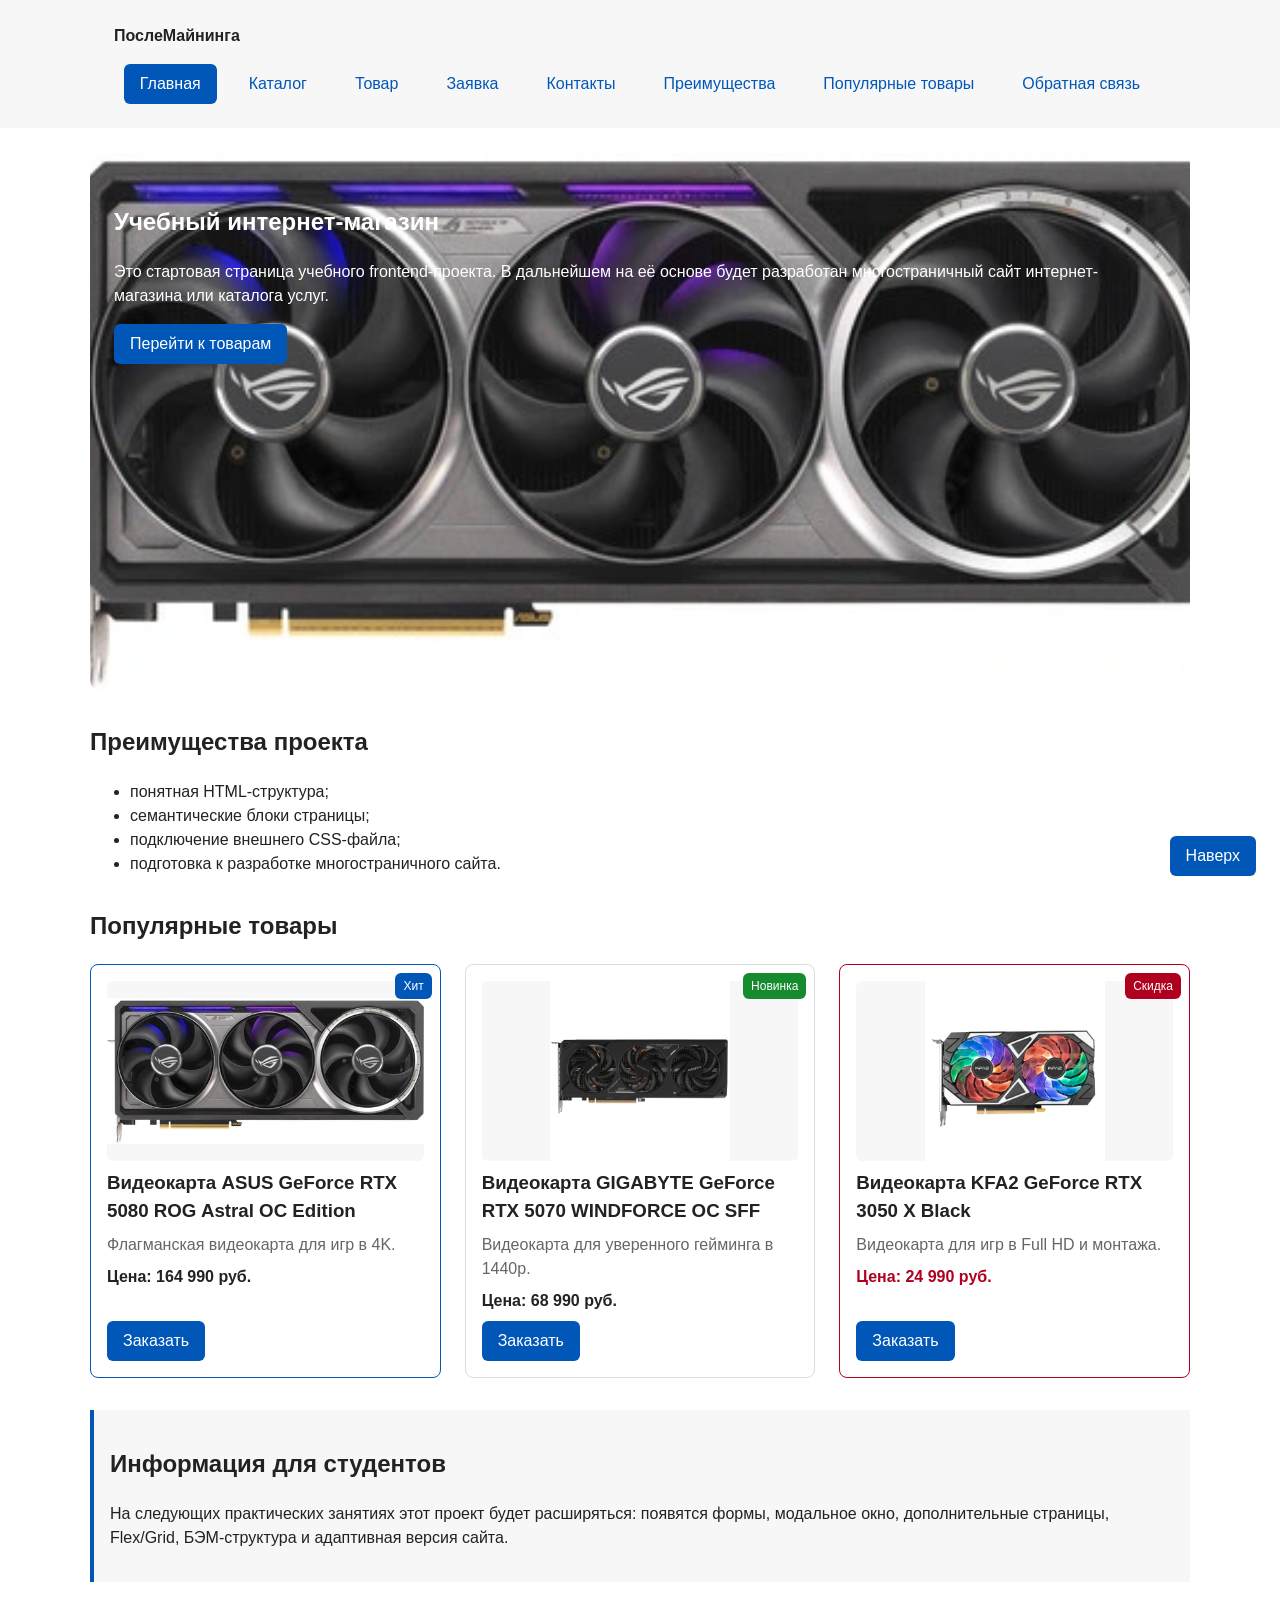
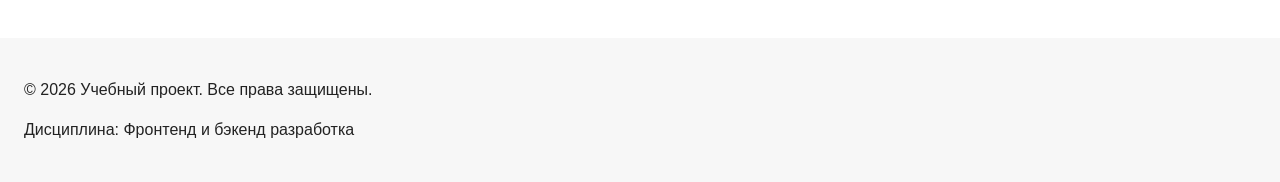
==== index.html @ 54bf80a6 "chore: перенос проекта КР №1 как основы для КР №3" ====
<!DOCTYPE html>
<html lang="ru">
    <head>
        <meta charset="UTF-8">
        <meta name="viewport" content="width=device-width, initial-scale=1.0">
        <meta name="description" content="Главная страница учебного интернет-магазина.">
        <title>Главная — Учебный интернет-магазин</title>
        <link rel="stylesheet" href="css/style.css">
        <script src="js/main.js" defer></script>
    </head>
    <body id="top">
        <header class="site-header">
            <div class="site-header__inner">
                <a class="site-header__logo" href="index.html">ПослеМайнинга</a>
                <nav class="site-nav" aria-label="Основная навигация">
                    <ul class="site-nav__list">
                        <li class="site-nav__item">
                            <a class="site-nav__link site-nav__link--active" href="index.html">Главная</a>
                        </li>
                        <li class="site-nav__item">
                            <a class="site-nav__link" href="catalog.html">Каталог</a>
                        </li>
                        <li class="site-nav__item">
                            <a class="site-nav__link" href="product.html">Товар</a>
                        </li>
                        <li class="site-nav__item">
                            <a class="site-nav__link" href="order.html">Заявка</a>
                        </li>
                        <li class="site-nav__item">
                            <a class="site-nav__link" href="contacts.html">Контакты</a>
                        </li>
                        <li class="site-nav__item">
                            <a class="site-nav__link" href="index.html#advantages">Преимущества</a>
                        </li>
                        <li class="site-nav__item">
                            <a class="site-nav__link" href="index.html#popular">Популярные товары</a>
                        </li>
                        <li class="site-nav__item">
                            <a class="site-nav__link" href="index.html#contacts">Обратная связь</a>
                        </li>
                    </ul>
                </nav>
            </div>
        </header>

        

        <main>

            <!-- Основное содержимое страницы -->
            <section class="hero">
                <h1>Учебный интернет-магазин</h1>
                <p>
                    Это стартовая страница учебного frontend-проекта.
                    В дальнейшем на её основе будет разработан многостраничный сайт
                    интернет-магазина или каталога услуг.
                </p>
                <a class="button button--primary" href="#popular">Перейти к товарам</a>
            </section>

            <section class="section" id="advantages">
            <h2>Преимущества проекта</h2>
                <ul class="advantages-list">
                    <li>понятная HTML-структура;</li>
                    <li>семантические блоки страницы;</li>
                    <li>подключение внешнего CSS-файла;</li>
                    <li>подготовка к разработке многостраничного сайта.</li>
                </ul>
            </section>

            <section class="section" id="popular">
                <h2>Популярные товары</h2>

                <div class="products-grid">
                    <article class="product-card product-card--featured">
                        <img class="product-card__image" src="images/Видеокарта ASUS GeForce RTX 5080 ROG Astral OC Edition.webp" alt="Видеокарта ASUS GeForce RTX 5080 ROG Astral OC Edition" loading="lazy">
                        <span class="product-card__badge">Хит</span>
                        <h3 class="product-card__title">Видеокарта ASUS GeForce RTX 5080 ROG Astral OC Edition</h3>
                        <p class="product-card__description">Флагманская видеокарта для игр в 4K.</p>
                        <p class="product-card__price">Цена: 164 990 руб.</p>
                        <button class="button button--primary product-card__button" type="button" data-product="Видеокарта ASUS GeForce RTX 5080 ROG Astral OC Edition">
                            Заказать
                        </button>
                    </article>

                    <article class="product-card">
                        <img class="product-card__image" src="images/Видеокарта GIGABYTE GeForce RTX 5070 WINDFORCE OC SFF.webp" alt="Видеокарта GIGABYTE GeForce RTX 5070 WINDFORCE OC SFF" loading="lazy">
                        <span class="product-card__badge product-card__badge--new">Новинка</span>
                        <h3 class="product-card__title">Видеокарта GIGABYTE GeForce RTX 5070 WINDFORCE OC SFF</h3>
                        <p class="product-card__description">Видеокарта для уверенного гейминга в 1440p.</p>
                        <p class="product-card__price">Цена: 68 990 руб.</p>
                        <button class="button button--primary product-card__button" type="button" data-product="Видеокарта GIGABYTE GeForce RTX 5070 WINDFORCE OC SFF">
                            Заказать
                        </button>
                    </article>

                    <article class="product-card product-card--discount">
                        <img class="product-card__image" src="images/Видеокарта KFA2 GeForce RTX 3050 X Black.webp" alt="Видеокарта KFA2 GeForce RTX 3050 X Black" loading="lazy">
                        <span class="product-card__badge product-card__badge--discount">Скидка</span>
                        <h3 class="product-card__title">Видеокарта KFA2 GeForce RTX 3050 X Black</h3>
                        <p class="product-card__description">Видеокарта для игр в Full HD и монтажа.</p>
                        <p class="product-card__price">Цена: 24 990 руб.</p>
                        <button class="button button--primary product-card__button" type="button" data-product="Видеокарта KFA2 GeForce RTX 3050 X Black">
                            Заказать
                        </button>
                    </article>
                </div>
            </section>

            <aside class="aside-info">
                <h2>Информация для студентов</h2>
                <p>
                    На следующих практических занятиях этот проект будет расширяться:
                    появятся формы, модальное окно, дополнительные страницы, Flex/Grid,
                    БЭМ-структура и адаптивная версия сайта.
                </p>
            </aside>

        </main>

        <footer class="site-footer" id="contacts">
            <p>&copy; 2026 Учебный проект. Все права защищены.</p>
            <p>Дисциплина: Фронтенд и бэкенд разработка</p>
        </footer>

        <dialog class="order-dialog" id="order-dialog" aria-labelledby="order-dialog-title">
            <h2 class="order-dialog__title" id="order-dialog-title">Оформление заявки</h2>

            <form class="order-form" id="order-form" action="#" method="post" novalidate>
                <input id="selected-product" name="selected-product" type="hidden">

                <div class="order-form__field">
                <label class="order-form__label" for="order-name">Имя</label>
                <input
                    class="order-form__input"
                    id="order-name"
                    name="name"
                    type="text"
                    placeholder="Введите ваше имя"
                    minlength="2"
                    autocomplete="given-name"
                    required
                >
                </div>

                <div class="order-form__field">
                <label class="order-form__label" for="order-email">E-mail</label>
                <input
                    class="order-form__input"
                    id="order-email"
                    name="email"
                    type="email"
                    placeholder="example@mail.ru"
                    autocomplete="email"
                    required
                >
                </div>

                <div class="order-form__field">
                <label class="order-form__label" for="order-phone">Телефон</label>
                <input
                    class="order-form__input"
                    id="order-phone"
                    name="phone"
                    type="tel"
                    inputmode="tel"
                    placeholder="+7 (900) 000-00-00"
                    pattern="^\+7 \(\d{3}\) \d{3}-\d{2}-\d{2}$"
                    required
                >
                <small class="order-form__hint">Формат: +7 (900) 000-00-00</small>
                </div>

                <div class="order-form__field">
                <label class="order-form__label" for="order-date">Дата связи</label>
                <input
                    class="order-form__input"
                    id="order-date"
                    name="date"
                    type="date"
                >
                </div>

                <div class="order-form__field">
                <label class="order-form__label" for="order-topic">Тема заявки</label>
                <select class="order-form__select" id="order-topic" name="topic" required>
                    <option value="">Выберите тему</option>
                    <option value="product">Заказ товара</option>
                    <option value="consultation">Консультация</option>
                    <option value="delivery">Доставка</option>
                </select>
                </div>

                <div class="order-form__field">
                <label class="order-form__label" for="order-comment">Комментарий</label>
                <textarea
                    class="order-form__textarea"
                    id="order-comment"
                    name="comment"
                    rows="4"
                    placeholder="Укажите дополнительную информацию"
                ></textarea>
                </div>

                <div class="order-form__field order-form__field--checkbox">
                    <label class="order-form__label">
                        <input
                        class="order-form__input"
                        id="order-agreement"
                        name="agreement"
                        type="checkbox"
                        required
                        >
                        Я согласен на обработку данных
                </label>
                </div>
                <div class="order-form__actions">
                    <button class="button button--secondary" type="button" id="close-order-dialog">Закрыть</button>
                    <button class="button button--primary" type="submit">Отправить заявку</button>
                </div>
            </form>
        </dialog>

        <a class="scroll-up" href="#top">Наверх</a>

    </body>
</html>
---- css/style.css ----
/* ===============================
   1. Переменные проекта
   =============================== */

:root {
  /* Основные цвета проекта */
  --color-bg: #ffffff;
  --color-text: #222222;
  --color-muted: #666666;
  --color-primary: #0057b8;
  --color-primary-dark: #003f86;
  --color-border: #dddddd;
  --color-surface: #f7f7f7;
  --color-surface-accent: #eef5ff;
  --color-danger: #b00020;
  --color-success: #168a2f;
  --color-success-bg: #eefaf0;
  --color-white: #ffffff;

  /* Отступы */
  --space-xs: 4px;
  --space-sm: 8px;
  --space-md: 16px;
  --space-lg: 24px;
  --space-xl: 32px;

  /* Скругления */
  --radius-sm: 6px;
  --radius-md: 8px;
  --radius-lg: 12px;

  /* Размеры */
  --container-width: 1100px;
}

/* ===============================
   2. Базовые стили
   =============================== */

* {
  box-sizing: border-box;
}

html {
  scroll-behavior: smooth;
}

body {
  margin: 0;
  font-family: Arial, sans-serif;
  line-height: 1.5;
  color: var(--color-text);
  background-color: var(--color-bg);
}


/* ===============================
   3. Общие элементы интерфейса
   =============================== */

a {
  color: var(--color-primary);
}

a:hover {
  color: var(--color-primary-dark);
}

a:focus-visible {
  outline: 2px solid var(--color-primary);
  outline-offset: 3px;
}


main {
  padding: var(--space-lg);
}


/* ===============================
   4. Компоненты страницы
   =============================== */

.site-header {
  background-color: var(--color-surface);
}

.site-header__inner {
  max-width: var(--container-width);
  margin: 0 auto;
  padding: var(--space-lg);
}

.site-header__logo {
  font-weight: 700;
  color: var(--color-text);
  text-decoration: none;
}

/*
  Строим меню навигации с помощью Flexbox: выравниваем
  пункты по центру и задаём расстояние между ними через gap.
*/
.site-nav__list {
  display: flex;
  flex-wrap: wrap;
  justify-content: center;
  align-items: center;
  gap: var(--space-md);
  padding: 0;
  margin: var(--space-md) 0 0;
  list-style: none;
}

/*
  Оформляем ссылки меню как кнопки.
*/
.site-nav__link {
  display: inline-block;
  padding: var(--space-sm) var(--space-md);
  color: var(--color-primary);
  text-decoration: none;
  border-radius: var(--radius-sm);
}

/*
  При наведении мыши подсвечиваем ссылку меню.
  Подробно состояния интерфейса будут рассмотрены в практической работе 1.7.
*/
.site-nav__link:hover {
  color: var(--color-white);
  background-color: var(--color-primary);
}

.site-nav__link:focus-visible {
  outline: 2px solid var(--color-primary);
  outline-offset: 3px;
}

/*
  Модификатор активной ссылки — текущий раздел сайта.
*/
.site-nav__link--active {
  color: var(--color-white);
  background-color: var(--color-primary);
}


.site-footer {
  padding: var(--space-lg);
  background-color: var(--color-surface);
}

.button {
  display: inline-block;
  padding: var(--space-sm) var(--space-md);
  border: none;
  border-radius: var(--radius-sm);
  font: inherit;
  text-decoration: none;
  cursor: pointer;
}

.button--primary {
  color: var(--color-white);
  background-color: var(--color-primary);
}

.button--primary:hover {
  background-color: var(--color-primary-dark);
}

.button--secondary {
  color: var(--color-primary);
  background-color: transparent;
  border: 1px solid var(--color-primary);
}

.button--secondary:hover {
  color: var(--color-white);
  background-color: var(--color-primary);
}

.button:focus-visible {
  outline: 2px solid var(--color-primary);
  outline-offset: 3px;
}

.button:disabled,
.button--disabled {
  opacity: 0.6;
  cursor: not-allowed;
}
.hero {
  max-width: var(--container-width);
  min-height: 60vh;
  color: white;
  margin: 0 auto var(--space-xl);
  padding: var(--space-xl) var(--space-lg);
  background-color: var(--color-surface-accent);
  background-image:
    url("../images/Видеокарта ASUS GeForce RTX 5080 ROG Astral OC Edition.webp");
  background-repeat: no-repeat;
  background-position: center;
  background-size: cover;
  border-radius: var(--radius-lg);
  background-color: #fff;

}

.section {
  max-width: var(--container-width);
  margin: 0 auto var(--space-xl);
}

.breadcrumbs {
  max-width: var(--container-width);
  margin: 0 auto var(--space-md);
  font-size: 14px;
  color: var(--color-muted);
}

.breadcrumbs__link {
  color: var(--color-primary);
}

.breadcrumbs__current::before {
  content: " / ";
  color: var(--color-muted);
}

:target {
  outline: 2px dashed var(--color-primary);
  outline-offset: 4px;
}

.section h2 {
  margin-top: 0;
}

/*
  Каркас страницы каталога на CSS Grid: слева блок фильтров,
  справа сетка товаров. Расположение областей задаём через
  grid-template-areas.
*/
.catalog-layout {
  display: grid;
  grid-template-columns: 260px 1fr;
  grid-template-areas:
    "filters products";
  gap: var(--space-lg);
  max-width: var(--container-width);
  margin: 0 auto var(--space-xl);
}

.catalog-filters {
  grid-area: filters;
  position: sticky;
  top: var(--space-md);
  align-self: start;
  padding: var(--space-md);
  border: 1px solid var(--color-border);
  border-radius: var(--radius-md);
  background-color: var(--color-surface);
}

.catalog-filters h2 {
  margin-top: 0;
}

.catalog-products {
  grid-area: products;
}

.filters-form {
  display: grid;
  gap: var(--space-md);
}

.filters-form fieldset {
  margin: 0;
  padding: var(--space-sm) var(--space-sm) var(--space-md);
  border: 1px solid var(--color-border);
  border-radius: var(--radius-sm);
}

.filters-form legend {
  font-weight: 700;
}

.filters-form label {
  display: block;
  margin-bottom: var(--space-sm);
}

.filters-form input[type="number"] {
  width: 100%;
  padding: 6px 8px;
  border: 1px solid var(--color-border);
  border-radius: var(--radius-sm);
  font: inherit;
}

/*
  Сетка карточек товаров на CSS Grid: три колонки равной ширины.
*/
.products-grid {
  display: grid;
  grid-template-columns: repeat(3, 1fr);
  gap: var(--space-lg);
}

/*
  Внутри карточки используем Flexbox: колонка растягивается
  на всю высоту, кнопка прижимается к нижнему краю.
*/
.product-card {
  position: relative;
  display: flex;
  flex-direction: column;
  gap: var(--space-sm);
  padding: var(--space-md);
  border: 1px solid var(--color-border);
  border-radius: var(--radius-md);
  background-color: var(--color-bg);
}

.product-card:hover {
  border-color: var(--color-primary);
}

.product-card--featured {
  border-color: var(--color-primary);
}

.product-card--discount {
  border-color: var(--color-danger);
}

/*
  Бейдж карточки позиционируется абсолютно
  относительно блока product-card.
*/
.product-card__badge {
  position: absolute;
  top: var(--space-sm);
  right: var(--space-sm);
  padding: 4px 8px;
  color: var(--color-white);
  background-color: var(--color-primary);
  border-radius: var(--radius-sm);
  font-size: 12px;
}

.product-card__badge--new {
  background-color: var(--color-success);
}

.product-card__badge--discount {
  background-color: var(--color-danger);
}

.product-card__image {
  display: block;
  width: 100%;
  height: 180px;
  object-fit: contain;
  background-color: var(--color-surface);
  border-radius: var(--radius-sm);
}

.product-card__title {
  margin: 0;
  color: var(--color-text);
}

.product-card__description {
  margin: 0;
  color: var(--color-muted);
}

.product-card__price {
  margin: 0;
  font-weight: 700;
}

.product-card--discount .product-card__price {
  color: var(--color-danger);
}

.product-card__button {
  margin-top: auto;
  align-self: flex-start;
}

/*
  Фиксированная кнопка «Наверх»;
  z-index поднимает её над остальным контентом страницы.
*/
.scroll-up {
  position: fixed;
  right: var(--space-lg);
  bottom: var(--space-lg);
  z-index: 50;
  padding: var(--space-sm) var(--space-md);
  color: var(--color-white);
  background-color: var(--color-primary);
  text-decoration: none;
  border-radius: var(--radius-sm);
}

.scroll-up:hover {
  background-color: var(--color-primary-dark);
}

/*
  Двухколоночная раскладка страницы товара.
*/
.product-layout {
  display: grid;
  grid-template-columns: 1fr 1fr;
  gap: var(--space-lg);
}

.product-photo__image {
  display: block;
  width: 100%;
  aspect-ratio: 4 / 3;
  height: auto;
  object-fit: contain;
  background-color: var(--color-surface);
  border: 1px solid var(--color-border);
  border-radius: var(--radius-md);
}

.product-details__price {
  font-size: 20px;
  font-weight: 700;
}

/*
  Таблица характеристик товара.
*/
.product-table {
  width: 100%;
  max-width: 480px;
  margin-bottom: var(--space-lg);
  border-collapse: collapse;
}

.product-table caption {
  padding-bottom: var(--space-xs);
  text-align: left;
  font-weight: 700;
}

.product-table th,
.product-table td {
  padding: var(--space-sm);
  border: 1px solid var(--color-border);
  text-align: left;
}

.product-table th {
  background-color: var(--color-surface);
}

.aside-info {
  max-width: var(--container-width);
  margin: 0 auto var(--space-xl);
  padding: var(--space-md);
  border-left: 4px solid var(--color-primary);
  background-color: var(--color-surface);
}



/* ===============================
   5. Форма и модальное окно
   =============================== */

.order-dialog {
  width: min(100% - 32px, 560px);
  padding: var(--space-lg);
  border: none;
  border-radius: var(--radius-lg);
}

.order-dialog::backdrop {
  background-color: rgba(0, 0, 0, 0.5);
}

.order-dialog__title {
  margin-top: 0;
}

.order-form__field {
  margin-bottom: var(--space-md);
}

.order-form__label {
  display: block;
  margin-bottom: var(--space-xs);
}

.order-form__input,
.order-form__select,
.order-form__textarea {
  width: 100%;
  padding: 10px 12px;
  border: 1px solid var(--color-border);
  border-radius: var(--radius-sm);
  font: inherit;
}

.order-form__input[type="checkbox"] {
  width: auto;
}

.order-form__hint {
  display: block;
  margin-top: var(--space-xs);
  color: var(--color-muted);
}

.order-form__input:hover,
.order-form__select:hover,
.order-form__textarea:hover {
  border-color: var(--color-primary);
}

.order-form__input:focus-visible,
.order-form__select:focus-visible,
.order-form__textarea:focus-visible {
  outline: 2px solid var(--color-primary);
  outline-offset: 3px;
}

.order-form__actions {
  display: flex;
  gap: var(--space-md);
  margin-top: var(--space-lg);
}

[aria-invalid="true"] {
  border-color: var(--color-danger);
}

/* ===============================
   6. Страница успешной отправки
   =============================== */

.success {
  display: flex;
  flex-direction: column;
  align-items: center;
  gap: var(--space-md);
  max-width: 640px;
  margin: 0 auto;
  padding: var(--space-xl);
  text-align: center;
  background-color: var(--color-success-bg);
  border: 1px solid var(--color-success);
  border-radius: var(--radius-lg);
}

.success__icon {
  display: flex;
  align-items: center;
  justify-content: center;
  width: 72px;
  height: 72px;
  border-radius: 50%;
  color: var(--color-white);
  background-color: var(--color-success);
}

.success__title {
  margin: 0;
  color: var(--color-success);
}

.success__text {
  margin: 0;
  color: var(--color-muted);
}

.success__actions {
  display: flex;
  flex-wrap: wrap;
  gap: var(--space-md);
  justify-content: center;
  margin-top: var(--space-sm);
}

/* ===============================
   7. Адаптивность
   =============================== */

@media (max-width: 900px) {
  .catalog-layout {
    grid-template-columns: 1fr;
    grid-template-areas:
      "filters"
      "products";
  }

  .catalog-filters {
    position: static;
  }

  .products-grid {
    grid-template-columns: repeat(2, 1fr);
  }

  .product-layout {
    grid-template-columns: 1fr;
  }

  .product-table {
    max-width: 100%;
  }
}

@media (max-width: 600px) {
  main {
    padding: var(--space-md);
  }

  .site-header__inner,
  .site-footer {
    padding: var(--space-md);
  }

  .hero {
    padding: var(--space-lg) var(--space-md);
  }

  .site-nav__list {
    gap: var(--space-xs);
  }

  .site-nav__link {
    padding: var(--space-xs) var(--space-sm);
  }

  .products-grid {
    grid-template-columns: 1fr;
  }

  .order-dialog {
    width: min(100% - 16px, 560px);
  }
}
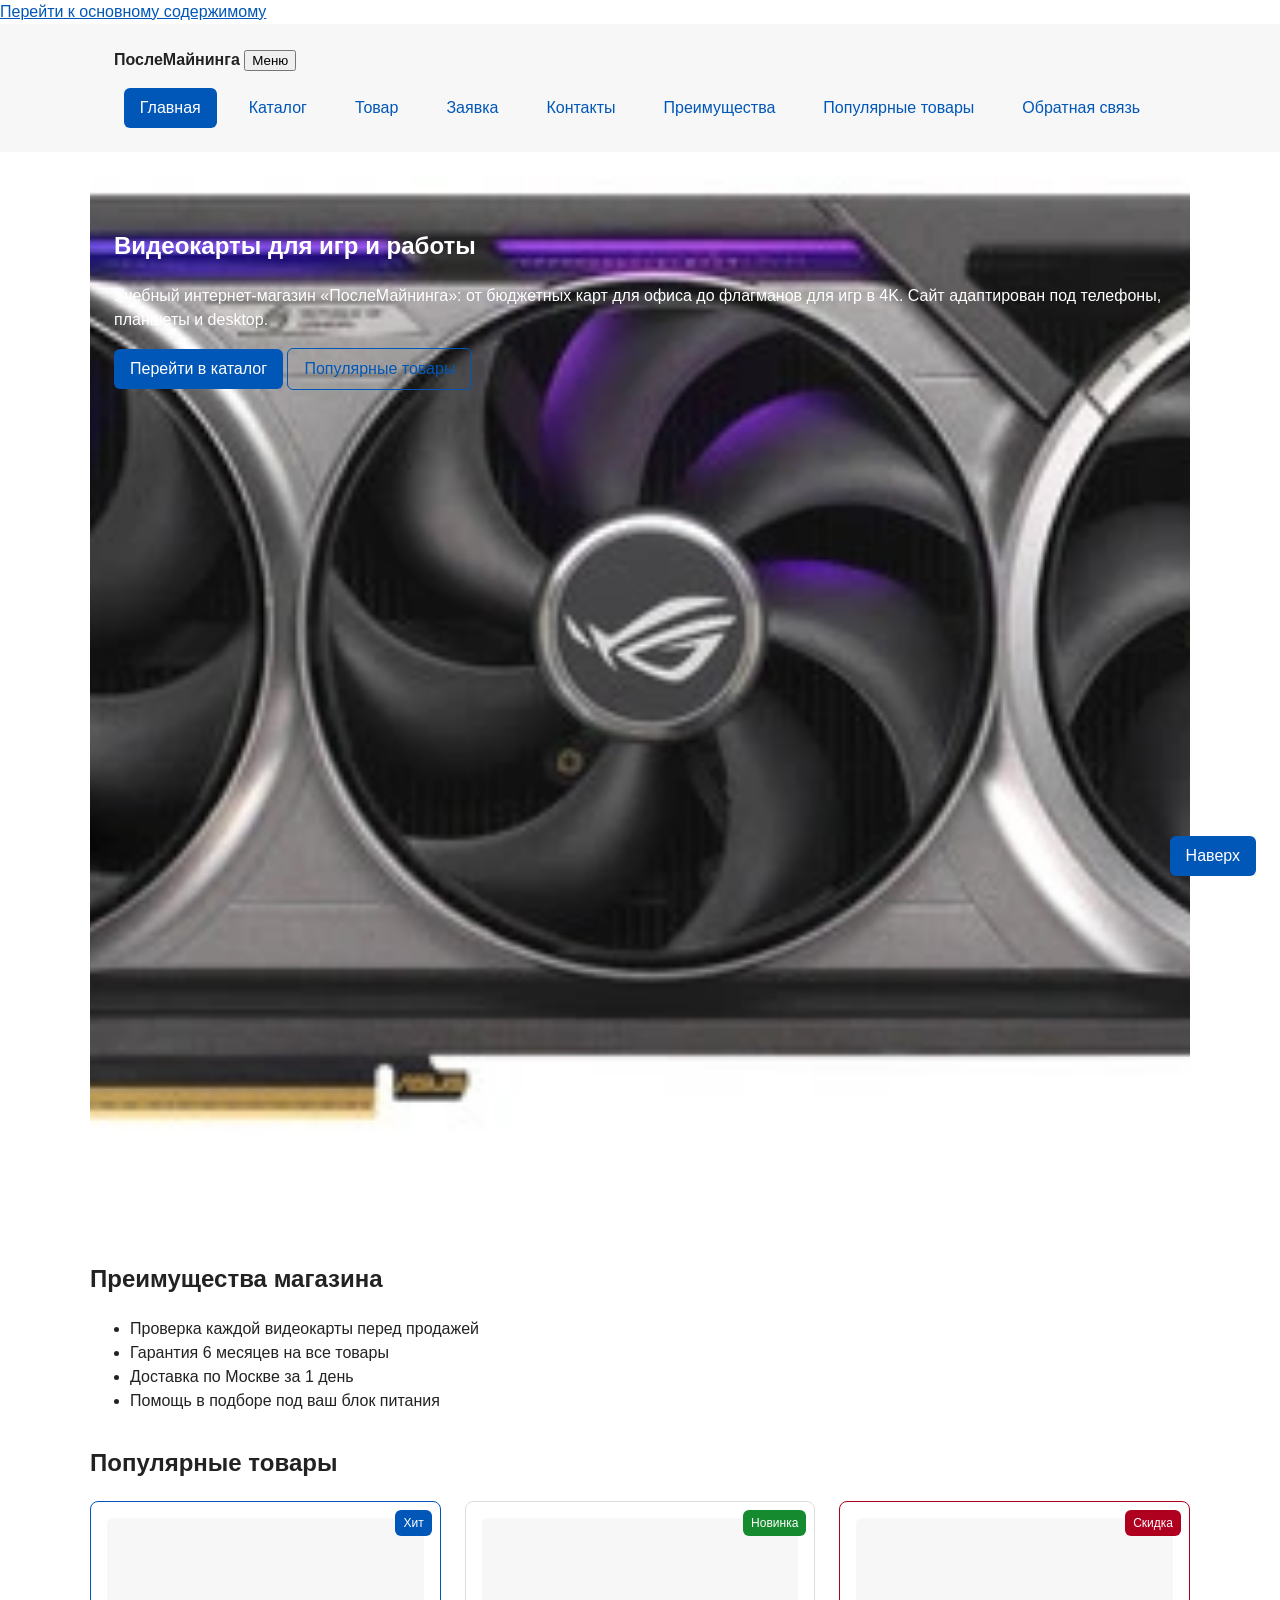
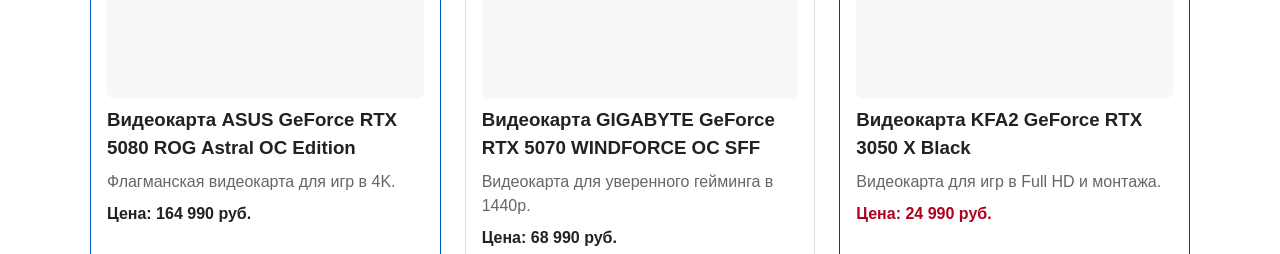
==== commit 1ef7e2c7: "feat: адаптивная разметка страниц, picture/srcset, skip-link, таблица сравнения, форма обратной связ" ====
--- a/index.html
+++ b/index.html
@@ -1,24 +1,42 @@
-
-
-
 <!DOCTYPE html>
 <html lang="ru">
     <head>
         <meta charset="UTF-8">
+        <!-- viewport: ширина страницы = ширине экрана устройства, без начального масштабирования -->
         <meta name="viewport" content="width=device-width, initial-scale=1.0">
-        <meta name="description" content="Главная страница учебного интернет-магазина.">
+        <meta name="description" content="Главная страница учебного интернет-магазина видеокарт.">
         <title>Главная — Учебный интернет-магазин</title>
+        <link rel="icon" href="images/favicon.svg" type="image/svg+xml">
+        <!-- responsive.css подключается ПОСЛЕ style.css, чтобы медиазапросы переопределяли базовые стили -->
         <link rel="stylesheet" href="css/style.css">
+        <link rel="stylesheet" href="css/responsive.css">
+        <!-- КР3: класс .js включает мобильное меню; без JS меню просто показано списком -->
+        <script>document.documentElement.classList.add('js');</script>
+        <script src="js/menu.js" defer></script>
         <script src="js/main.js" defer></script>
     </head>
     <body id="top">
+        <!-- КР3: ссылка пропуска навигации — первый элемент в порядке Tab -->
+        <a class="skip-link" href="#main">Перейти к основному содержимому</a>
+
         <header class="site-header">
             <div class="site-header__inner">
                 <a class="site-header__logo" href="index.html">ПослеМайнинга</a>
-                <nav class="site-nav" aria-label="Основная навигация">
+
+                <!--
+                    КР3: кнопка мобильного меню. aria-expanded сообщает,
+                    раскрыто ли меню, aria-controls — каким элементом управляет.
+                    Видна только на экранах уже 768px (см. responsive.css).
+                -->
+                <button class="site-nav__toggle" type="button" aria-expanded="false" aria-controls="site-nav">
+                    <span class="site-nav__toggle-icon" aria-hidden="true"></span>
+                    <span class="site-nav__toggle-text">Меню</span>
+                </button>
+
+                <nav class="site-nav" id="site-nav" aria-label="Основная навигация">
                     <ul class="site-nav__list">
                         <li class="site-nav__item">
-                            <a class="site-nav__link site-nav__link--active" href="index.html">Главная</a>
+                            <a class="site-nav__link site-nav__link--active" href="index.html" aria-current="page">Главная</a>
                         </li>
                         <li class="site-nav__item">
                             <a class="site-nav__link" href="catalog.html">Каталог</a>
@@ -39,35 +57,73 @@
                             <a class="site-nav__link" href="index.html#popular">Популярные товары</a>
                         </li>
                         <li class="site-nav__item">
-                            <a class="site-nav__link" href="index.html#contacts">Обратная связь</a>
+                            <a class="site-nav__link" href="contacts.html#feedback">Обратная связь</a>
                         </li>
                     </ul>
                 </nav>
             </div>
         </header>
 
-        
-
-        <main>
-
-            <!-- Основное содержимое страницы -->
-            <section class="hero">
-                <h1>Учебный интернет-магазин</h1>
-                <p>
-                    Это стартовая страница учебного frontend-проекта.
-                    В дальнейшем на её основе будет разработан многостраничный сайт
-                    интернет-магазина или каталога услуг.
-                </p>
-                <a class="button button--primary" href="#popular">Перейти к товарам</a>
+        <main id="main" tabindex="-1">
+
+            <!--
+                Hero-блок. КР3: изображение вынесено из CSS-фона в <picture>:
+                - art direction: на телефоне квадратный кадр, от 768px — широкий;
+                - форматы: браузер берёт AVIF, если умеет, иначе WebP;
+                - srcset + sizes: из нескольких ширин скачивается подходящая.
+            -->
+            <section class="hero" aria-labelledby="hero-title">
+                <div class="hero__content">
+                    <h1 class="hero__title" id="hero-title">Видеокарты для игр и работы</h1>
+                    <p class="hero__text">
+                        Учебный интернет-магазин «ПослеМайнинга»: от бюджетных карт для офиса
+                        до флагманов для игр в 4K. Сайт адаптирован под телефоны, планшеты и desktop.
+                    </p>
+                    <div class="hero__actions">
+                        <a class="button button--primary" href="catalog.html">Перейти в каталог</a>
+                        <a class="button button--secondary" href="#popular">Популярные товары</a>
+                    </div>
+                </div>
+
+                <picture class="hero__media">
+                    <source
+                        media="(min-width: 768px)"
+                        type="image/avif"
+                        srcset="images/hero-wide-960.avif 960w, images/hero-wide-1600.avif 1600w"
+                        sizes="(min-width: 1024px) 520px, calc(100vw - 112px)"
+                    >
+                    <source
+                        media="(min-width: 768px)"
+                        type="image/webp"
+                        srcset="images/hero-wide-960.webp 960w, images/hero-wide-1600.webp 1600w"
+                        sizes="(min-width: 1024px) 520px, calc(100vw - 112px)"
+                    >
+                    <source
+                        type="image/avif"
+                        srcset="images/hero-mobile-480.avif 480w, images/hero-mobile-800.avif 800w"
+                        sizes="calc(100vw - 64px)"
+                    >
+                    <img
+                        class="hero__image"
+                        src="images/hero-mobile-800.webp"
+                        srcset="images/hero-mobile-480.webp 480w, images/hero-mobile-800.webp 800w"
+                        sizes="calc(100vw - 64px)"
+                        alt="Видеокарта с системой охлаждения из нескольких вентиляторов"
+                        width="800"
+                        height="800"
+                        fetchpriority="high"
+                    >
+                </picture>
             </section>
 
             <section class="section" id="advantages">
-            <h2>Преимущества проекта</h2>
+                <h2>Преимущества магазина</h2>
+                <!-- Сетка Grid: 1 колонка → 2 (600px) → 4 (768px) -->
                 <ul class="advantages-list">
-                    <li>понятная HTML-структура;</li>
-                    <li>семантические блоки страницы;</li>
-                    <li>подключение внешнего CSS-файла;</li>
-                    <li>подготовка к разработке многостраничного сайта.</li>
+                    <li class="advantages-list__item">Проверка каждой видеокарты перед продажей</li>
+                    <li class="advantages-list__item">Гарантия 6 месяцев на все товары</li>
+                    <li class="advantages-list__item">Доставка по Москве за 1 день</li>
+                    <li class="advantages-list__item">Помощь в подборе под ваш блок питания</li>
                 </ul>
             </section>
 
@@ -75,156 +131,158 @@
                 <h2>Популярные товары</h2>
 
                 <div class="products-grid">
-                    <article class="product-card product-card--featured">
-                        <img class="product-card__image" src="images/Видеокарта ASUS GeForce RTX 5080 ROG Astral OC Edition.webp" alt="Видеокарта ASUS GeForce RTX 5080 ROG Astral OC Edition" loading="lazy">
-                        <span class="product-card__badge">Хит</span>
-                        <h3 class="product-card__title">Видеокарта ASUS GeForce RTX 5080 ROG Astral OC Edition</h3>
-                        <p class="product-card__description">Флагманская видеокарта для игр в 4K.</p>
-                        <p class="product-card__price">Цена: 164 990 руб.</p>
-                        <button class="button button--primary product-card__button" type="button" data-product="Видеокарта ASUS GeForce RTX 5080 ROG Astral OC Edition">
-                            Заказать
-                        </button>
-                    </article>
-
-                    <article class="product-card">
-                        <img class="product-card__image" src="images/Видеокарта GIGABYTE GeForce RTX 5070 WINDFORCE OC SFF.webp" alt="Видеокарта GIGABYTE GeForce RTX 5070 WINDFORCE OC SFF" loading="lazy">
-                        <span class="product-card__badge product-card__badge--new">Новинка</span>
-                        <h3 class="product-card__title">Видеокарта GIGABYTE GeForce RTX 5070 WINDFORCE OC SFF</h3>
-                        <p class="product-card__description">Видеокарта для уверенного гейминга в 1440p.</p>
-                        <p class="product-card__price">Цена: 68 990 руб.</p>
-                        <button class="button button--primary product-card__button" type="button" data-product="Видеокарта GIGABYTE GeForce RTX 5070 WINDFORCE OC SFF">
-                            Заказать
-                        </button>
-                    </article>
-
-                    <article class="product-card product-card--discount">
-                        <img class="product-card__image" src="images/Видеокарта KFA2 GeForce RTX 3050 X Black.webp" alt="Видеокарта KFA2 GeForce RTX 3050 X Black" loading="lazy">
-                        <span class="product-card__badge product-card__badge--discount">Скидка</span>
-                        <h3 class="product-card__title">Видеокарта KFA2 GeForce RTX 3050 X Black</h3>
-                        <p class="product-card__description">Видеокарта для игр в Full HD и монтажа.</p>
-                        <p class="product-card__price">Цена: 24 990 руб.</p>
-                        <button class="button button--primary product-card__button" type="button" data-product="Видеокарта KFA2 GeForce RTX 3050 X Black">
-                            Заказать
-                        </button>
-                    </article>
+                        <article class="product-card product-card--featured">
+                            <img
+                                class="product-card__image"
+                                src="images/products/asus-rtx-5080-500.webp"
+                                srcset="images/products/asus-rtx-5080-320.webp 320w,
+                                    images/products/asus-rtx-5080-500.webp 500w"
+                                sizes="(min-width: 1024px) 340px, (min-width: 600px) calc(50vw - 70px), calc(100vw - 66px)"
+                                alt="Видеокарта ASUS GeForce RTX 5080 ROG Astral OC Edition"
+                                width="640"
+                                height="480"
+                                loading="lazy"
+                            >
+                            <span class="product-card__badge">Хит</span>
+                            <h3 class="product-card__title">Видеокарта ASUS GeForce RTX 5080 ROG Astral OC Edition</h3>
+                            <p class="product-card__description">Флагманская видеокарта для игр в 4K.</p>
+                            <p class="product-card__price">Цена: 164 990 руб.</p>
+                            <button class="button button--primary product-card__button" type="button" data-product="Видеокарта ASUS GeForce RTX 5080 ROG Astral OC Edition">
+                                Заказать<span class="visually-hidden"> Видеокарта ASUS GeForce RTX 5080 ROG Astral OC Edition</span>
+                            </button>
+                        </article>
+
+                        <article class="product-card">
+                            <img
+                                class="product-card__image"
+                                src="images/products/gigabyte-rtx-5070-1000.webp"
+                                srcset="images/products/gigabyte-rtx-5070-320.webp 320w,
+                                    images/products/gigabyte-rtx-5070-640.webp 640w,
+                                    images/products/gigabyte-rtx-5070-1000.webp 1000w"
+                                sizes="(min-width: 1024px) 340px, (min-width: 600px) calc(50vw - 70px), calc(100vw - 66px)"
+                                alt="Видеокарта GIGABYTE GeForce RTX 5070 WINDFORCE OC SFF"
+                                width="640"
+                                height="480"
+                                loading="lazy"
+                            >
+                            <span class="product-card__badge product-card__badge--new">Новинка</span>
+                            <h3 class="product-card__title">Видеокарта GIGABYTE GeForce RTX 5070 WINDFORCE OC SFF</h3>
+                            <p class="product-card__description">Видеокарта для уверенного гейминга в 1440p.</p>
+                            <p class="product-card__price">Цена: 68 990 руб.</p>
+                            <button class="button button--primary product-card__button" type="button" data-product="Видеокарта GIGABYTE GeForce RTX 5070 WINDFORCE OC SFF">
+                                Заказать<span class="visually-hidden"> Видеокарта GIGABYTE GeForce RTX 5070 WINDFORCE OC SFF</span>
+                            </button>
+                        </article>
+
+                        <article class="product-card product-card--discount">
+                            <img
+                                class="product-card__image"
+                                src="images/products/kfa2-rtx-3050-1000.webp"
+                                srcset="images/products/kfa2-rtx-3050-320.webp 320w,
+                                    images/products/kfa2-rtx-3050-640.webp 640w,
+                                    images/products/kfa2-rtx-3050-1000.webp 1000w"
+                                sizes="(min-width: 1024px) 340px, (min-width: 600px) calc(50vw - 70px), calc(100vw - 66px)"
+                                alt="Видеокарта KFA2 GeForce RTX 3050 X Black"
+                                width="640"
+                                height="480"
+                                loading="lazy"
+                            >
+                            <span class="product-card__badge product-card__badge--discount">Скидка</span>
+                            <h3 class="product-card__title">Видеокарта KFA2 GeForce RTX 3050 X Black</h3>
+                            <p class="product-card__description">Видеокарта для игр в Full HD и монтажа.</p>
+                            <p class="product-card__price">Цена: 24 990 руб.</p>
+                            <button class="button button--primary product-card__button" type="button" data-product="Видеокарта KFA2 GeForce RTX 3050 X Black">
+                                Заказать<span class="visually-hidden"> Видеокарта KFA2 GeForce RTX 3050 X Black</span>
+                            </button>
+                        </article>
                 </div>
             </section>
 
-            <aside class="aside-info">
-                <h2>Информация для студентов</h2>
+            <aside class="aside-info" aria-labelledby="aside-title">
+                <h2 id="aside-title">Информация для студентов</h2>
                 <p>
-                    На следующих практических занятиях этот проект будет расширяться:
-                    появятся формы, модальное окно, дополнительные страницы, Flex/Grid,
-                    БЭМ-структура и адаптивная версия сайта.
+                    Контрольная работа №3: сайт из КР №1 адаптирован под разные размеры экранов
+                    (Mobile First, медиазапросы, responsive images) и проверен на доступность.
                 </p>
             </aside>
 
         </main>
 
         <footer class="site-footer" id="contacts">
-            <p>&copy; 2026 Учебный проект. Все права защищены.</p>
-            <p>Дисциплина: Фронтенд и бэкенд разработка</p>
+            <div class="site-footer__inner">
+                <p>&copy; 2026 Учебный проект. Все права защищены.</p>
+                <p>Дисциплина: Фронтенд и бэкенд разработка</p>
+            </div>
         </footer>
 
-        <dialog class="order-dialog" id="order-dialog" aria-labelledby="order-dialog-title">
+        <a class="scroll-up" href="#top">Наверх</a>
+
+        <!--
+            Модальное окно на нативном <dialog>: showModal() даёт ловушку фокуса,
+            закрытие по Esc и делает фон недоступным. aria-labelledby связывает
+            окно с заголовком, aria-describedby — с названием выбранного товара.
+        -->
+        <dialog class="order-dialog" id="order-dialog" aria-labelledby="order-dialog-title" aria-describedby="order-dialog-product">
             <h2 class="order-dialog__title" id="order-dialog-title">Оформление заявки</h2>
+            <p id="order-dialog-product"></p>
 
             <form class="order-form" id="order-form" action="#" method="post" novalidate>
                 <input id="selected-product" name="selected-product" type="hidden">
 
                 <div class="order-form__field">
-                <label class="order-form__label" for="order-name">Имя</label>
-                <input
-                    class="order-form__input"
-                    id="order-name"
-                    name="name"
-                    type="text"
-                    placeholder="Введите ваше имя"
-                    minlength="2"
-                    autocomplete="given-name"
-                    required
-                >
-                </div>
-
-                <div class="order-form__field">
-                <label class="order-form__label" for="order-email">E-mail</label>
-                <input
-                    class="order-form__input"
-                    id="order-email"
-                    name="email"
-                    type="email"
-                    placeholder="example@mail.ru"
-                    autocomplete="email"
-                    required
-                >
-                </div>
-
-                <div class="order-form__field">
-                <label class="order-form__label" for="order-phone">Телефон</label>
-                <input
-                    class="order-form__input"
-                    id="order-phone"
-                    name="phone"
-                    type="tel"
-                    inputmode="tel"
-                    placeholder="+7 (900) 000-00-00"
-                    pattern="^\+7 \(\d{3}\) \d{3}-\d{2}-\d{2}$"
-                    required
-                >
-                <small class="order-form__hint">Формат: +7 (900) 000-00-00</small>
-                </div>
-
-                <div class="order-form__field">
-                <label class="order-form__label" for="order-date">Дата связи</label>
-                <input
-                    class="order-form__input"
-                    id="order-date"
-                    name="date"
-                    type="date"
-                >
-                </div>
-
-                <div class="order-form__field">
-                <label class="order-form__label" for="order-topic">Тема заявки</label>
-                <select class="order-form__select" id="order-topic" name="topic" required>
-                    <option value="">Выберите тему</option>
-                    <option value="product">Заказ товара</option>
-                    <option value="consultation">Консультация</option>
-                    <option value="delivery">Доставка</option>
-                </select>
-                </div>
-
-                <div class="order-form__field">
-                <label class="order-form__label" for="order-comment">Комментарий</label>
-                <textarea
-                    class="order-form__textarea"
-                    id="order-comment"
-                    name="comment"
-                    rows="4"
-                    placeholder="Укажите дополнительную информацию"
-                ></textarea>
-                </div>
-
-                <div class="order-form__field order-form__field--checkbox">
-                    <label class="order-form__label">
-                        <input
-                        class="order-form__input"
-                        id="order-agreement"
-                        name="agreement"
-                        type="checkbox"
-                        required
-                        >
+                    <label class="order-form__label" for="order-name">Имя</label>
+                    <input class="order-form__input" id="order-name" name="name" type="text"
+                           placeholder="Введите ваше имя" minlength="2" autocomplete="given-name" required>
+                </div>
+
+                <div class="order-form__field">
+                    <label class="order-form__label" for="order-email">E-mail</label>
+                    <input class="order-form__input" id="order-email" name="email" type="email"
+                           placeholder="example@mail.ru" autocomplete="email" required>
+                </div>
+
+                <div class="order-form__field">
+                    <label class="order-form__label" for="order-phone">Телефон</label>
+                    <input class="order-form__input" id="order-phone" name="phone" type="tel"
+                           inputmode="tel" autocomplete="tel" placeholder="+7 (900) 000-00-00"
+                           pattern="^\+7 \(\d{3}\) \d{3}-\d{2}-\d{2}$"
+                           aria-describedby="order-phone-hint" required>
+                    <small class="order-form__hint" id="order-phone-hint">Формат: +7 (900) 000-00-00</small>
+                </div>
+
+                <div class="order-form__field">
+                    <label class="order-form__label" for="order-date">Дата связи</label>
+                    <input class="order-form__input" id="order-date" name="date" type="date">
+                </div>
+
+                <div class="order-form__field">
+                    <label class="order-form__label" for="order-topic">Тема заявки</label>
+                    <select class="order-form__select" id="order-topic" name="topic" required>
+                        <option value="">Выберите тему</option>
+                        <option value="product">Заказ товара</option>
+                        <option value="consultation">Консультация</option>
+                        <option value="delivery">Доставка</option>
+                    </select>
+                </div>
+
+                <div class="order-form__field">
+                    <label class="order-form__label" for="order-comment">Комментарий</label>
+                    <textarea class="order-form__textarea" id="order-comment" name="comment" rows="3"
+                              placeholder="Укажите дополнительную информацию"></textarea>
+                </div>
+
+                <div class="order-form__field">
+                    <label class="order-form__checkbox" for="order-agreement">
+                        <input id="order-agreement" name="agreement" type="checkbox" required>
                         Я согласен на обработку данных
-                </label>
-                </div>
+                    </label>
+                </div>
+
                 <div class="order-form__actions">
                     <button class="button button--secondary" type="button" id="close-order-dialog">Закрыть</button>
                     <button class="button button--primary" type="submit">Отправить заявку</button>
                 </div>
             </form>
         </dialog>
-
-        <a class="scroll-up" href="#top">Наверх</a>
-
     </body>
-</html>+</html>
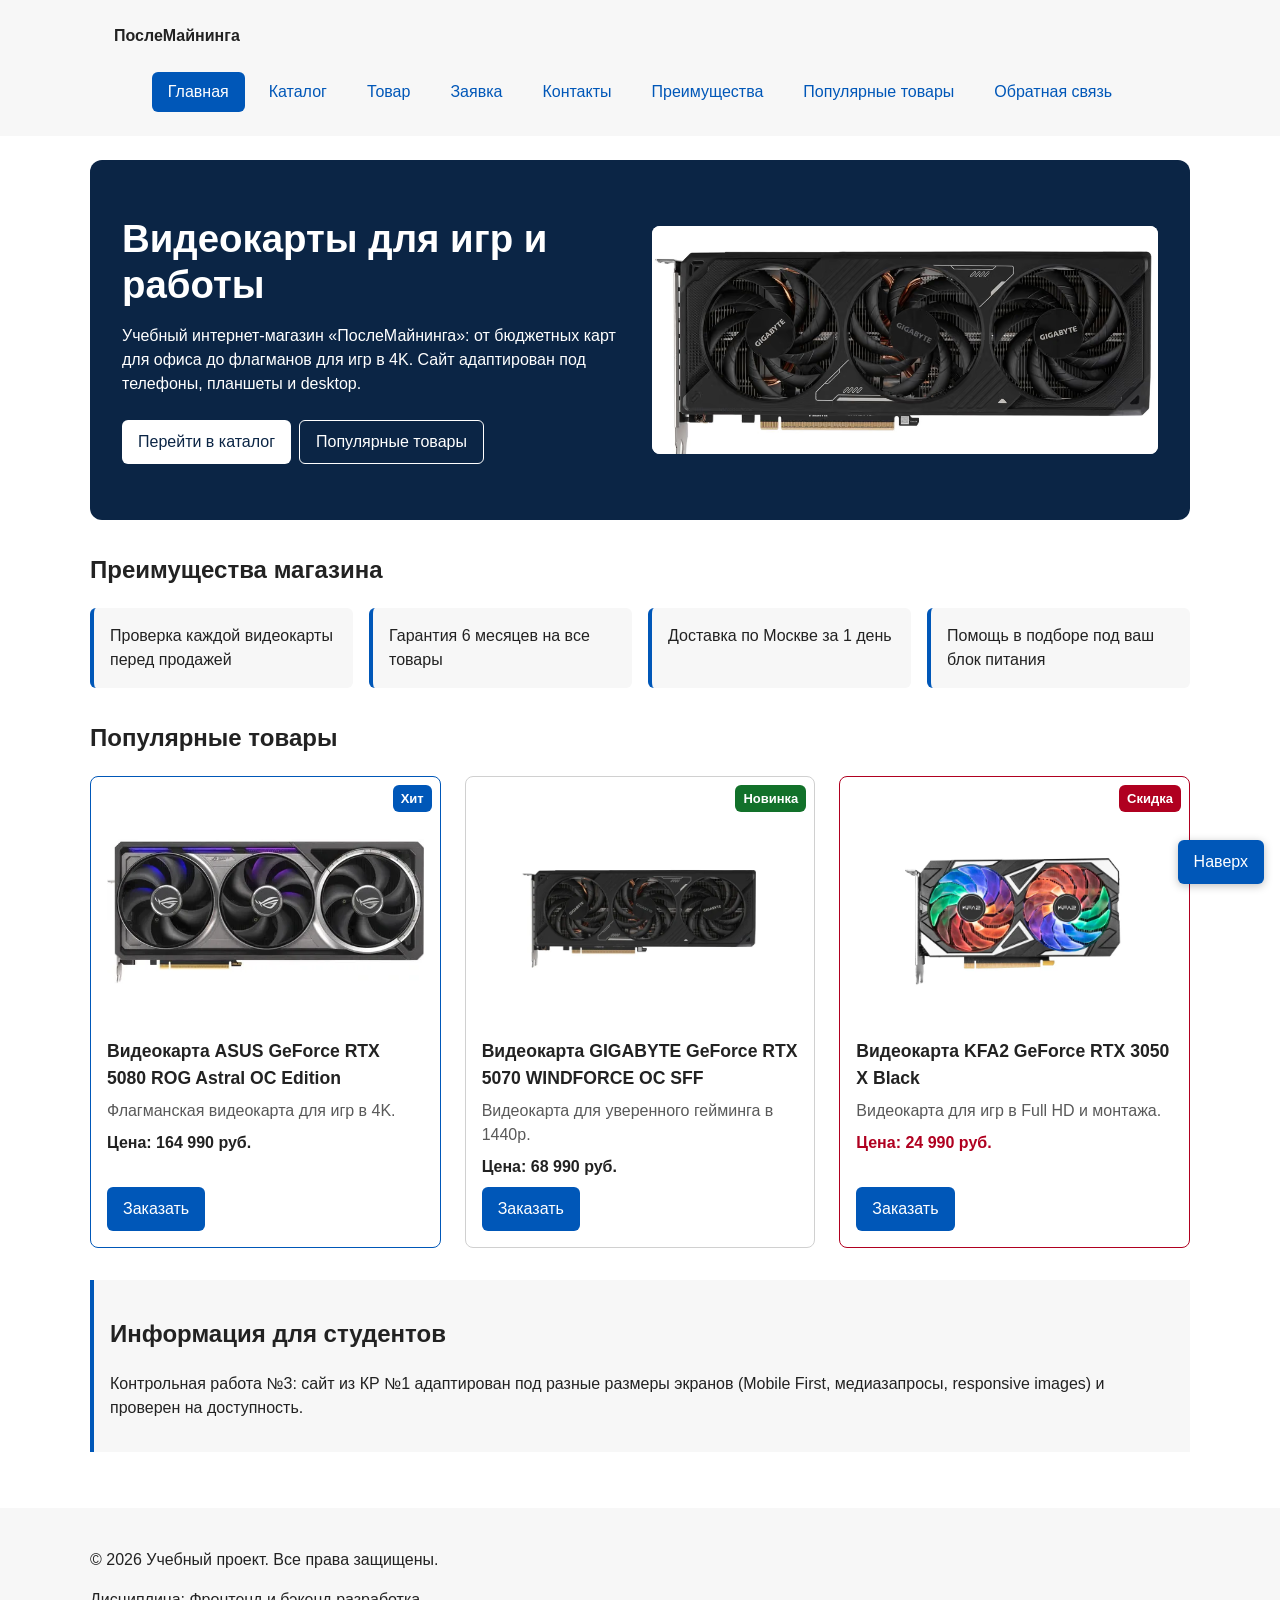
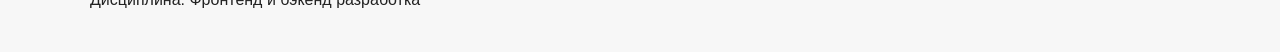
==== commit 4bdd025f: "refactor: удалены лишние комментарии в коде" ====
--- a/index.html
+++ b/index.html
@@ -2,32 +2,23 @@
 <html lang="ru">
     <head>
         <meta charset="UTF-8">
-        <!-- viewport: ширина страницы = ширине экрана устройства, без начального масштабирования -->
         <meta name="viewport" content="width=device-width, initial-scale=1.0">
         <meta name="description" content="Главная страница учебного интернет-магазина видеокарт.">
         <title>Главная — Учебный интернет-магазин</title>
         <link rel="icon" href="images/favicon.svg" type="image/svg+xml">
-        <!-- responsive.css подключается ПОСЛЕ style.css, чтобы медиазапросы переопределяли базовые стили -->
         <link rel="stylesheet" href="css/style.css">
         <link rel="stylesheet" href="css/responsive.css">
-        <!-- КР3: класс .js включает мобильное меню; без JS меню просто показано списком -->
         <script>document.documentElement.classList.add('js');</script>
         <script src="js/menu.js" defer></script>
         <script src="js/main.js" defer></script>
     </head>
     <body id="top">
-        <!-- КР3: ссылка пропуска навигации — первый элемент в порядке Tab -->
         <a class="skip-link" href="#main">Перейти к основному содержимому</a>
 
         <header class="site-header">
             <div class="site-header__inner">
                 <a class="site-header__logo" href="index.html">ПослеМайнинга</a>
 
-                <!--
-                    КР3: кнопка мобильного меню. aria-expanded сообщает,
-                    раскрыто ли меню, aria-controls — каким элементом управляет.
-                    Видна только на экранах уже 768px (см. responsive.css).
-                -->
                 <button class="site-nav__toggle" type="button" aria-expanded="false" aria-controls="site-nav">
                     <span class="site-nav__toggle-icon" aria-hidden="true"></span>
                     <span class="site-nav__toggle-text">Меню</span>
@@ -66,12 +57,6 @@
 
         <main id="main" tabindex="-1">
 
-            <!--
-                Hero-блок. КР3: изображение вынесено из CSS-фона в <picture>:
-                - art direction: на телефоне квадратный кадр, от 768px — широкий;
-                - форматы: браузер берёт AVIF, если умеет, иначе WebP;
-                - srcset + sizes: из нескольких ширин скачивается подходящая.
-            -->
             <section class="hero" aria-labelledby="hero-title">
                 <div class="hero__content">
                     <h1 class="hero__title" id="hero-title">Видеокарты для игр и работы</h1>
@@ -118,7 +103,6 @@
 
             <section class="section" id="advantages">
                 <h2>Преимущества магазина</h2>
-                <!-- Сетка Grid: 1 колонка → 2 (600px) → 4 (768px) -->
                 <ul class="advantages-list">
                     <li class="advantages-list__item">Проверка каждой видеокарты перед продажей</li>
                     <li class="advantages-list__item">Гарантия 6 месяцев на все товары</li>
@@ -217,11 +201,6 @@
 
         <a class="scroll-up" href="#top">Наверх</a>
 
-        <!--
-            Модальное окно на нативном <dialog>: showModal() даёт ловушку фокуса,
-            закрытие по Esc и делает фон недоступным. aria-labelledby связывает
-            окно с заголовком, aria-describedby — с названием выбранного товара.
-        -->
         <dialog class="order-dialog" id="order-dialog" aria-labelledby="order-dialog-title" aria-describedby="order-dialog-product">
             <h2 class="order-dialog__title" id="order-dialog-title">Оформление заявки</h2>
             <p id="order-dialog-product"></p>
--- a/css/style.css
+++ b/css/style.css
@@ -6,16 +6,18 @@
   /* Основные цвета проекта */
   --color-bg: #ffffff;
   --color-text: #222222;
-  --color-muted: #666666;
+  --color-muted: #595959;
   --color-primary: #0057b8;
   --color-primary-dark: #003f86;
-  --color-border: #dddddd;
+  --color-border: #d0d0d0;
   --color-surface: #f7f7f7;
   --color-surface-accent: #eef5ff;
   --color-danger: #b00020;
-  --color-success: #168a2f;
+  --color-success: #12712a;
   --color-success-bg: #eefaf0;
   --color-white: #ffffff;
+  --color-hero: #0b2545;
+  --color-focus: #ffbf47;
 
   /* Отступы */
   --space-xs: 4px;
@@ -31,6 +33,7 @@
 
   /* Размеры */
   --container-width: 1100px;
+  --tap-size: 44px;
 }
 
 /* ===============================
@@ -53,6 +56,20 @@
   background-color: var(--color-bg);
 }
 
+h1,
+h2,
+h3,
+p,
+li,
+td,
+th {
+  overflow-wrap: break-word;
+}
+
+h1 {
+  font-size: clamp(1.6rem, 1.2rem + 2vw, 2.4rem);
+  line-height: 1.2;
+}
 
 /* ===============================
    3. Общие элементы интерфейса
@@ -66,16 +83,43 @@
   color: var(--color-primary-dark);
 }
 
-a:focus-visible {
-  outline: 2px solid var(--color-primary);
+:focus-visible {
+  outline: 3px solid var(--color-primary);
   outline-offset: 3px;
 }
 
-
 main {
-  padding: var(--space-lg);
-}
-
+  padding: var(--space-md);
+}
+
+.skip-link {
+  position: absolute;
+  top: var(--space-sm);
+  left: var(--space-sm);
+  z-index: 100;
+  padding: var(--space-sm) var(--space-md);
+  color: var(--color-white);
+  background-color: var(--color-primary-dark);
+  border-radius: var(--radius-sm);
+  transform: translateY(-200%);
+}
+
+.skip-link:focus {
+  color: var(--color-white);
+  transform: translateY(0);
+}
+
+.visually-hidden {
+  position: absolute;
+  width: 1px;
+  height: 1px;
+  margin: -1px;
+  padding: 0;
+  overflow: hidden;
+  clip: rect(0 0 0 0);
+  white-space: nowrap;
+  border: 0;
+}
 
 /* ===============================
    4. Компоненты страницы
@@ -88,7 +132,7 @@
 .site-header__inner {
   max-width: var(--container-width);
   margin: 0 auto;
-  padding: var(--space-lg);
+  padding: var(--space-md);
 }
 
 .site-header__logo {
@@ -103,10 +147,8 @@
 */
 .site-nav__list {
   display: flex;
-  flex-wrap: wrap;
-  justify-content: center;
-  align-items: center;
-  gap: var(--space-md);
+  flex-direction: column;
+  gap: var(--space-xs);
   padding: 0;
   margin: var(--space-md) 0 0;
   list-style: none;
@@ -116,7 +158,9 @@
   Оформляем ссылки меню как кнопки.
 */
 .site-nav__link {
-  display: inline-block;
+  display: flex;
+  align-items: center;
+  min-height: var(--tap-size);
   padding: var(--space-sm) var(--space-md);
   color: var(--color-primary);
   text-decoration: none;
@@ -132,11 +176,6 @@
   background-color: var(--color-primary);
 }
 
-.site-nav__link:focus-visible {
-  outline: 2px solid var(--color-primary);
-  outline-offset: 3px;
-}
-
 /*
   Модификатор активной ссылки — текущий раздел сайта.
 */
@@ -145,18 +184,26 @@
   background-color: var(--color-primary);
 }
 
-
 .site-footer {
-  padding: var(--space-lg);
+  padding: var(--space-md);
   background-color: var(--color-surface);
 }
 
+.site-footer__inner {
+  max-width: var(--container-width);
+  margin: 0 auto;
+}
+
 .button {
-  display: inline-block;
+  display: inline-flex;
+  align-items: center;
+  justify-content: center;
+  min-height: var(--tap-size);
   padding: var(--space-sm) var(--space-md);
   border: none;
   border-radius: var(--radius-sm);
   font: inherit;
+  text-align: center;
   text-decoration: none;
   cursor: pointer;
 }
@@ -167,6 +214,7 @@
 }
 
 .button--primary:hover {
+  color: var(--color-white);
   background-color: var(--color-primary-dark);
 }
 
@@ -181,31 +229,68 @@
   background-color: var(--color-primary);
 }
 
-.button:focus-visible {
-  outline: 2px solid var(--color-primary);
-  outline-offset: 3px;
-}
-
 .button:disabled,
 .button--disabled {
   opacity: 0.6;
   cursor: not-allowed;
 }
+
 .hero {
+  display: grid;
+  gap: var(--space-lg);
   max-width: var(--container-width);
-  min-height: 60vh;
-  color: white;
   margin: 0 auto var(--space-xl);
-  padding: var(--space-xl) var(--space-lg);
+  padding: var(--space-lg) var(--space-md);
+  color: var(--color-white);
+  background-color: var(--color-hero);
+  border-radius: var(--radius-lg);
+}
+
+.hero__title {
+  margin: 0 0 var(--space-md);
+}
+
+.hero__text {
+  margin: 0 0 var(--space-lg);
+}
+
+.hero__actions {
+  display: flex;
+  flex-direction: column;
+  gap: var(--space-sm);
+}
+
+.hero .button--primary {
+  color: var(--color-hero);
+  background-color: var(--color-white);
+}
+
+.hero .button--primary:hover {
   background-color: var(--color-surface-accent);
-  background-image:
-    url("../images/Видеокарта ASUS GeForce RTX 5080 ROG Astral OC Edition.webp");
-  background-repeat: no-repeat;
-  background-position: center;
-  background-size: cover;
-  border-radius: var(--radius-lg);
-  background-color: #fff;
-
+}
+
+.hero .button--secondary {
+  color: var(--color-white);
+  border-color: var(--color-white);
+}
+
+.hero :focus-visible {
+  outline-color: var(--color-focus);
+}
+
+.hero__media {
+  display: block;
+  margin: 0;
+}
+
+.hero__image {
+  display: block;
+  width: 100%;
+  height: auto;
+  max-height: 340px;
+  object-fit: contain;
+  background-color: var(--color-white);
+  border-radius: var(--radius-md);
 }
 
 .section {
@@ -224,6 +309,7 @@
   color: var(--color-primary);
 }
 
+.breadcrumbs__link + .breadcrumbs__link::before,
 .breadcrumbs__current::before {
   content: " / ";
   color: var(--color-muted);
@@ -238,16 +324,27 @@
   margin-top: 0;
 }
 
-/*
-  Каркас страницы каталога на CSS Grid: слева блок фильтров,
-  справа сетка товаров. Расположение областей задаём через
-  grid-template-areas.
-*/
+.advantages-list {
+  display: grid;
+  gap: var(--space-md);
+  padding: 0;
+  margin: 0;
+  list-style: none;
+}
+
+.advantages-list__item {
+  padding: var(--space-md);
+  border-left: 4px solid var(--color-primary);
+  background-color: var(--color-surface);
+  border-radius: var(--radius-sm);
+}
+
 .catalog-layout {
   display: grid;
-  grid-template-columns: 260px 1fr;
+  grid-template-columns: 1fr;
   grid-template-areas:
-    "filters products";
+    "filters"
+    "products";
   gap: var(--space-lg);
   max-width: var(--container-width);
   margin: 0 auto var(--space-xl);
@@ -255,21 +352,51 @@
 
 .catalog-filters {
   grid-area: filters;
-  position: sticky;
-  top: var(--space-md);
   align-self: start;
-  padding: var(--space-md);
   border: 1px solid var(--color-border);
   border-radius: var(--radius-md);
   background-color: var(--color-surface);
 }
 
-.catalog-filters h2 {
-  margin-top: 0;
+.catalog-filters__summary {
+  display: flex;
+  align-items: center;
+  justify-content: space-between;
+  min-height: var(--tap-size);
+  padding: var(--space-sm) var(--space-md);
+  cursor: pointer;
+  list-style: none;
+}
+
+.catalog-filters__summary::-webkit-details-marker {
+  display: none;
+}
+
+.catalog-filters__summary::after {
+  content: "+";
+  font-size: 24px;
+  line-height: 1;
+}
+
+.catalog-filters[open] .catalog-filters__summary::after {
+  content: "−";
+}
+
+.catalog-filters__title {
+  margin: 0;
+  font-size: 1.25rem;
+}
+
+.catalog-filters__body {
+  padding: 0 var(--space-md) var(--space-md);
 }
 
 .catalog-products {
   grid-area: products;
+}
+
+.catalog-products h2 {
+  margin-top: 0;
 }
 
 .filters-form {
@@ -289,24 +416,30 @@
 }
 
 .filters-form label {
-  display: block;
-  margin-bottom: var(--space-sm);
+  display: flex;
+  align-items: center;
+  gap: var(--space-sm);
+  min-height: 36px;
+}
+
+.filters-form input[type="checkbox"] {
+  width: 20px;
+  height: 20px;
 }
 
 .filters-form input[type="number"] {
   width: 100%;
+  min-height: var(--tap-size);
   padding: 6px 8px;
-  border: 1px solid var(--color-border);
+  border: 1px solid #8a8a8a;
   border-radius: var(--radius-sm);
   font: inherit;
-}
-
-/*
-  Сетка карточек товаров на CSS Grid: три колонки равной ширины.
-*/
+  font-size: 16px;
+}
+
 .products-grid {
   display: grid;
-  grid-template-columns: repeat(3, 1fr);
+  grid-template-columns: 1fr;
   gap: var(--space-lg);
 }
 
@@ -319,6 +452,7 @@
   display: flex;
   flex-direction: column;
   gap: var(--space-sm);
+  min-width: 0;
   padding: var(--space-md);
   border: 1px solid var(--color-border);
   border-radius: var(--radius-md);
@@ -349,7 +483,8 @@
   color: var(--color-white);
   background-color: var(--color-primary);
   border-radius: var(--radius-sm);
-  font-size: 12px;
+  font-size: 13px;
+  font-weight: 700;
 }
 
 .product-card__badge--new {
@@ -363,14 +498,16 @@
 .product-card__image {
   display: block;
   width: 100%;
-  height: 180px;
+  height: auto;
+  aspect-ratio: 4 / 3;
   object-fit: contain;
-  background-color: var(--color-surface);
+  background-color: var(--color-white);
   border-radius: var(--radius-sm);
 }
 
 .product-card__title {
   margin: 0;
+  font-size: 1.1rem;
   color: var(--color-text);
 }
 
@@ -390,7 +527,7 @@
 
 .product-card__button {
   margin-top: auto;
-  align-self: flex-start;
+  width: 100%;
 }
 
 /*
@@ -399,27 +536,38 @@
 */
 .scroll-up {
   position: fixed;
-  right: var(--space-lg);
-  bottom: var(--space-lg);
+  right: var(--space-md);
+  bottom: var(--space-md);
   z-index: 50;
+  display: inline-flex;
+  align-items: center;
+  min-height: var(--tap-size);
   padding: var(--space-sm) var(--space-md);
   color: var(--color-white);
   background-color: var(--color-primary);
   text-decoration: none;
   border-radius: var(--radius-sm);
+  box-shadow: 0 2px 8px rgba(0, 0, 0, 0.25);
 }
 
 .scroll-up:hover {
+  color: var(--color-white);
   background-color: var(--color-primary-dark);
 }
 
-/*
-  Двухколоночная раскладка страницы товара.
-*/
 .product-layout {
   display: grid;
-  grid-template-columns: 1fr 1fr;
+  grid-template-columns: 1fr;
   gap: var(--space-lg);
+}
+
+.product-layout > * {
+  min-width: 0;
+}
+
+.product-photo {
+  display: block;
+  margin: 0;
 }
 
 .product-photo__image {
@@ -428,7 +576,7 @@
   aspect-ratio: 4 / 3;
   height: auto;
   object-fit: contain;
-  background-color: var(--color-surface);
+  background-color: var(--color-white);
   border: 1px solid var(--color-border);
   border-radius: var(--radius-md);
 }
@@ -436,6 +584,13 @@
 .product-details__price {
   font-size: 20px;
   font-weight: 700;
+}
+
+.table-wrapper {
+  max-width: 100%;
+  margin-bottom: var(--space-lg);
+  overflow-x: auto;
+  -webkit-overflow-scrolling: touch;
 }
 
 /*
@@ -443,8 +598,6 @@
 */
 .product-table {
   width: 100%;
-  max-width: 480px;
-  margin-bottom: var(--space-lg);
   border-collapse: collapse;
 }
 
@@ -463,6 +616,10 @@
 
 .product-table th {
   background-color: var(--color-surface);
+}
+
+.product-table--compare {
+  min-width: 640px;
 }
 
 .aside-info {
@@ -473,15 +630,44 @@
   background-color: var(--color-surface);
 }
 
-
+.contacts-layout {
+  display: grid;
+  gap: var(--space-lg);
+}
+
+.contacts-layout > * {
+  min-width: 0;
+}
+
+.contacts-list {
+  display: grid;
+  gap: var(--space-sm);
+  padding: 0;
+  margin: 0;
+  list-style: none;
+}
+
+.contacts-list__item {
+  padding: var(--space-md);
+  background-color: var(--color-surface);
+  border-radius: var(--radius-md);
+}
+
+.contacts-list__label {
+  display: block;
+  font-size: 14px;
+  color: var(--color-muted);
+}
 
 /* ===============================
    5. Форма и модальное окно
    =============================== */
 
 .order-dialog {
-  width: min(100% - 32px, 560px);
-  padding: var(--space-lg);
+  width: min(100% - 16px, 560px);
+  max-height: calc(100dvh - 16px);
+  padding: var(--space-md);
+  overflow-y: auto;
   border: none;
   border-radius: var(--radius-lg);
 }
@@ -494,27 +680,53 @@
   margin-top: 0;
 }
 
+.order-form__grid {
+  display: grid;
+  grid-template-columns: 1fr;
+  column-gap: var(--space-lg);
+}
+
 .order-form__field {
+  min-width: 0;
   margin-bottom: var(--space-md);
 }
 
 .order-form__label {
   display: block;
   margin-bottom: var(--space-xs);
+  font-weight: 700;
 }
 
 .order-form__input,
 .order-form__select,
 .order-form__textarea {
   width: 100%;
+  max-width: 100%;
+  min-height: var(--tap-size);
   padding: 10px 12px;
-  border: 1px solid var(--color-border);
+  border: 1px solid #8a8a8a;
   border-radius: var(--radius-sm);
   font: inherit;
-}
-
-.order-form__input[type="checkbox"] {
-  width: auto;
+  font-size: 16px;
+}
+
+.order-form__textarea {
+  resize: vertical;
+}
+
+.order-form__checkbox {
+  display: flex;
+  align-items: flex-start;
+  gap: var(--space-sm);
+  font-weight: 400;
+  cursor: pointer;
+}
+
+.order-form__checkbox input {
+  flex-shrink: 0;
+  width: 22px;
+  height: 22px;
+  margin: 1px 0 0;
 }
 
 .order-form__hint {
@@ -529,21 +741,16 @@
   border-color: var(--color-primary);
 }
 
-.order-form__input:focus-visible,
-.order-form__select:focus-visible,
-.order-form__textarea:focus-visible {
-  outline: 2px solid var(--color-primary);
-  outline-offset: 3px;
-}
-
 .order-form__actions {
   display: flex;
+  flex-direction: column-reverse;
   gap: var(--space-md);
   margin-top: var(--space-lg);
 }
 
 [aria-invalid="true"] {
   border-color: var(--color-danger);
+  border-width: 2px;
 }
 
 /* ===============================
@@ -557,7 +764,7 @@
   gap: var(--space-md);
   max-width: 640px;
   margin: 0 auto;
-  padding: var(--space-xl);
+  padding: var(--space-lg) var(--space-md);
   text-align: center;
   background-color: var(--color-success-bg);
   border: 1px solid var(--color-success);
@@ -593,62 +800,3 @@
   margin-top: var(--space-sm);
 }
 
-/* ===============================
-   7. Адаптивность
-   =============================== */
-
-@media (max-width: 900px) {
-  .catalog-layout {
-    grid-template-columns: 1fr;
-    grid-template-areas:
-      "filters"
-      "products";
-  }
-
-  .catalog-filters {
-    position: static;
-  }
-
-  .products-grid {
-    grid-template-columns: repeat(2, 1fr);
-  }
-
-  .product-layout {
-    grid-template-columns: 1fr;
-  }
-
-  .product-table {
-    max-width: 100%;
-  }
-}
-
-@media (max-width: 600px) {
-  main {
-    padding: var(--space-md);
-  }
-
-  .site-header__inner,
-  .site-footer {
-    padding: var(--space-md);
-  }
-
-  .hero {
-    padding: var(--space-lg) var(--space-md);
-  }
-
-  .site-nav__list {
-    gap: var(--space-xs);
-  }
-
-  .site-nav__link {
-    padding: var(--space-xs) var(--space-sm);
-  }
-
-  .products-grid {
-    grid-template-columns: 1fr;
-  }
-
-  .order-dialog {
-    width: min(100% - 16px, 560px);
-  }
-}
--- a/css/responsive.css
+++ b/css/responsive.css
@@ -0,0 +1,375 @@
+img,
+video {
+  max-width: 100%;
+  height: auto;
+}
+
+html,
+body {
+  overflow-x: clip;
+}
+
+.site-header__inner {
+  display: flex;
+  flex-wrap: wrap;
+  align-items: center;
+  justify-content: space-between;
+  gap: var(--space-sm);
+}
+
+.site-nav {
+  flex-basis: 100%;
+}
+
+.site-nav__toggle {
+  display: none;
+}
+
+.js .site-nav__toggle {
+  display: inline-flex;
+  align-items: center;
+  gap: var(--space-sm);
+  min-height: var(--tap-size);
+  padding: var(--space-sm) var(--space-md);
+  color: var(--color-primary);
+  background-color: var(--color-white);
+  border: 1px solid var(--color-primary);
+  border-radius: var(--radius-sm);
+  font: inherit;
+  cursor: pointer;
+}
+
+.site-nav__toggle-icon,
+.site-nav__toggle-icon::before,
+.site-nav__toggle-icon::after {
+  display: block;
+  width: 20px;
+  height: 2px;
+  background-color: currentColor;
+  transition: transform 0.2s ease;
+}
+
+.site-nav__toggle-icon {
+  position: relative;
+}
+
+.site-nav__toggle-icon::before,
+.site-nav__toggle-icon::after {
+  content: "";
+  position: absolute;
+  left: 0;
+}
+
+.site-nav__toggle-icon::before {
+  top: -6px;
+}
+
+.site-nav__toggle-icon::after {
+  top: 6px;
+}
+
+.site-nav__toggle[aria-expanded="true"] .site-nav__toggle-icon {
+  background-color: transparent;
+}
+
+.site-nav__toggle[aria-expanded="true"] .site-nav__toggle-icon::before {
+  transform: translateY(6px) rotate(45deg);
+}
+
+.site-nav__toggle[aria-expanded="true"] .site-nav__toggle-icon::after {
+  transform: translateY(-6px) rotate(-45deg);
+}
+
+.js .site-nav__list {
+  display: none;
+}
+
+.js .site-nav--open .site-nav__list {
+  display: flex;
+}
+
+.product-table--compare {
+  min-width: 0;
+}
+
+.product-table--compare thead {
+
+  position: absolute;
+  width: 1px;
+  height: 1px;
+  overflow: hidden;
+  clip: rect(0 0 0 0);
+}
+
+.product-table--compare tbody,
+.product-table--compare tr,
+.product-table--compare th,
+.product-table--compare td {
+  display: block;
+}
+
+.product-table--compare tr {
+  margin-bottom: var(--space-md);
+  border: 1px solid var(--color-border);
+  border-radius: var(--radius-md);
+  overflow: hidden;
+}
+
+.product-table--compare tbody th {
+  background-color: var(--color-surface-accent);
+  border: none;
+}
+
+.product-table--compare td {
+  display: flex;
+  justify-content: space-between;
+  gap: var(--space-md);
+  border: none;
+  border-top: 1px solid var(--color-border);
+  text-align: right;
+}
+
+.product-table--compare td::before {
+  content: attr(data-label);
+  font-weight: 700;
+  text-align: left;
+}
+
+.product-table--compare .product-table__row--current th {
+  color: var(--color-white);
+  background-color: var(--color-primary);
+}
+
+.product-table--compare .product-table__row--current th a {
+  color: var(--color-white);
+}
+
+@media (min-width: 480px) {
+
+  .hero__actions {
+    flex-direction: row;
+    flex-wrap: wrap;
+  }
+
+  .order-form__actions {
+    flex-direction: row;
+    flex-wrap: wrap;
+  }
+
+  .order-form__actions .button {
+    flex: 1 1 auto;
+  }
+}
+
+@media (min-width: 600px) {
+
+  .products-grid {
+    grid-template-columns: repeat(2, 1fr);
+  }
+
+  .product-card__button {
+    width: auto;
+    align-self: flex-start;
+  }
+
+  .advantages-list {
+    grid-template-columns: repeat(2, 1fr);
+  }
+
+  .order-form__grid {
+    grid-template-columns: repeat(2, 1fr);
+  }
+
+  .order-form__field--wide {
+    grid-column: 1 / -1;
+  }
+
+  .filters-form {
+    grid-template-columns: repeat(2, 1fr);
+    align-items: start;
+  }
+
+  .filters-form .button {
+    grid-column: 1 / -1;
+    justify-self: start;
+  }
+
+  .product-table--compare {
+    min-width: 640px;
+  }
+
+  .product-table--compare thead {
+    position: static;
+    width: auto;
+    height: auto;
+    overflow: visible;
+    clip: auto;
+  }
+
+  .product-table--compare thead {
+    display: table-header-group;
+  }
+
+  .product-table--compare tbody {
+    display: table-row-group;
+  }
+
+  .product-table--compare tr {
+    display: table-row;
+    margin: 0;
+    border: none;
+  }
+
+  .product-table--compare th,
+  .product-table--compare td {
+    display: table-cell;
+    border: 1px solid var(--color-border);
+    text-align: left;
+  }
+
+  .product-table--compare td::before {
+    content: none;
+  }
+
+  .product-table--compare tbody th {
+    background-color: var(--color-surface);
+  }
+
+  .product-table--compare .product-table__row--current th {
+    background-color: var(--color-primary);
+  }
+
+  .success {
+    padding: var(--space-xl);
+  }
+}
+
+@media (min-width: 768px) {
+  main {
+    padding: var(--space-lg);
+  }
+
+  .site-header__inner,
+  .site-footer {
+    padding: var(--space-lg);
+  }
+
+  .js .site-nav__toggle {
+    display: none;
+  }
+
+  .site-nav__list,
+  .js .site-nav__list {
+    display: flex;
+    flex-direction: row;
+    flex-wrap: wrap;
+    justify-content: center;
+    gap: var(--space-sm);
+  }
+
+  .site-nav__link {
+    min-height: 40px;
+    padding: var(--space-sm) var(--space-md);
+  }
+
+  .hero {
+    padding: var(--space-xl);
+  }
+
+  .product-layout {
+    grid-template-columns: 1fr 1fr;
+    align-items: start;
+  }
+
+  .contacts-layout {
+    grid-template-columns: 1fr 1.4fr;
+    align-items: start;
+  }
+
+  .order-dialog {
+    padding: var(--space-lg);
+  }
+
+  .advantages-list {
+    grid-template-columns: repeat(4, 1fr);
+  }
+}
+
+@media (min-width: 1024px) {
+
+  .hero {
+    grid-template-columns: 1fr 1fr;
+    align-items: center;
+    min-height: 360px;
+  }
+
+  .products-grid {
+    grid-template-columns: repeat(3, 1fr);
+  }
+
+  .catalog-layout {
+    grid-template-columns: 260px 1fr;
+    grid-template-areas: "filters products";
+  }
+
+  .catalog-filters {
+    position: sticky;
+    top: var(--space-md);
+  }
+
+  .catalog-filters__summary {
+    cursor: default;
+  }
+
+  .catalog-filters__summary::after {
+    content: none;
+  }
+
+  .filters-form {
+    grid-template-columns: 1fr;
+  }
+
+  .catalog-products .products-grid {
+    grid-template-columns: repeat(2, 1fr);
+  }
+}
+
+@media (min-width: 1280px) {
+  .catalog-products .products-grid {
+    grid-template-columns: repeat(3, 1fr);
+  }
+}
+
+@media (min-width: 1440px) {
+
+  :root {
+    --container-width: 1280px;
+  }
+
+  .site-nav {
+    flex-basis: auto;
+  }
+
+  .site-nav__list,
+  .js .site-nav__list {
+    margin-top: 0;
+    justify-content: flex-end;
+  }
+
+  .products-grid {
+    gap: var(--space-xl);
+  }
+}
+
+@media (prefers-reduced-motion: reduce) {
+  html {
+    scroll-behavior: auto;
+  }
+
+  *,
+  *::before,
+  *::after {
+    transition: none !important;
+    animation: none !important;
+  }
+}
